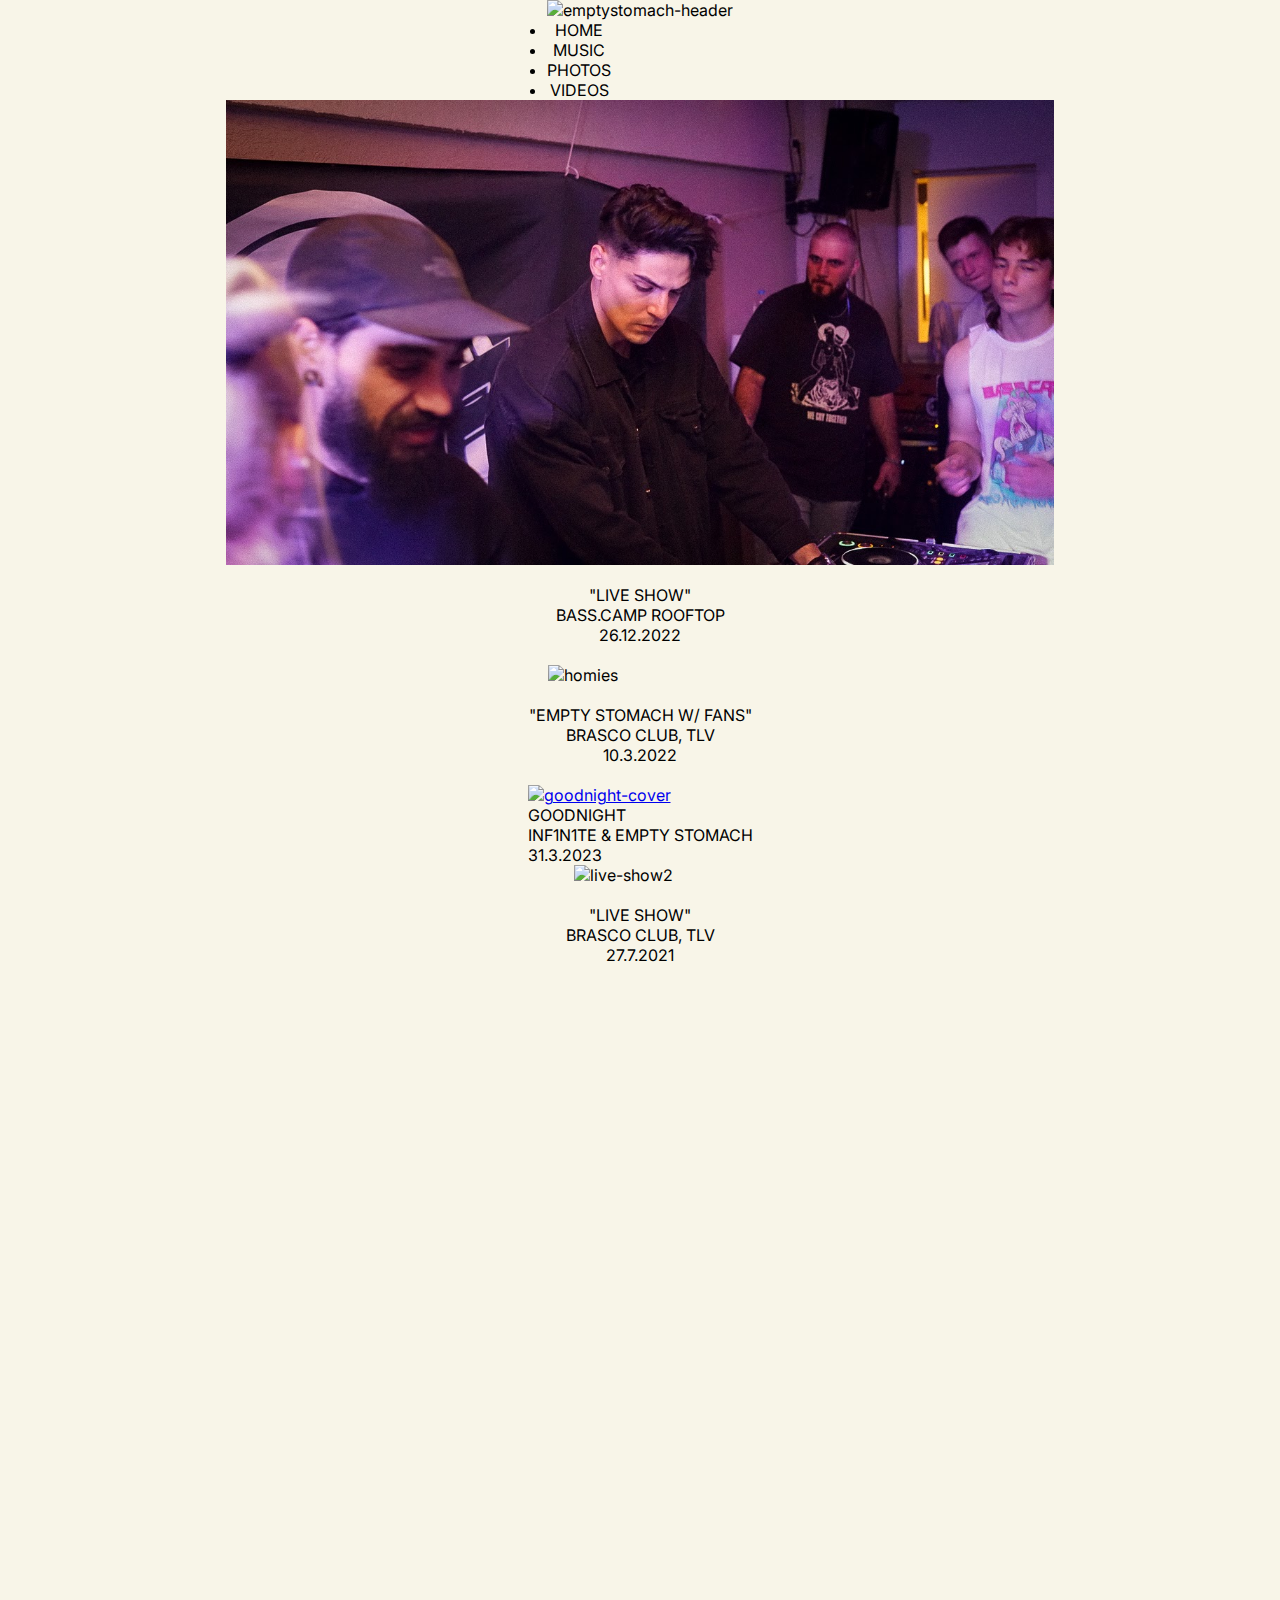
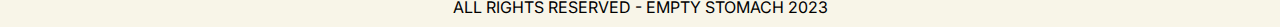
==== index.html @ 7d145b30 "first version" ====
<!DOCTYPE html>
<html lang="en">

<head>
    <meta charset="UTF-8">
    <meta name="viewport" content="width=device-width, initial-scale=1.0">
    <link rel="stylesheet" href="styles.css">
    <script src="index.js"></script>
    <title>Empty Stomach Music</title>
</head>
<header>
    <img class="header-image" src="assets/header.png" alt="emptystomach-header">
    <div class="nav-buttons">
        <ul>
            <li>HOME</li>
            <li>MUSIC</li>
            <li>PHOTOS</li>
            <li>VIDEOS</li>
        </ul>
    </div>
</header>

<body>
    <div class="photo-item">
        <img class="photo" src="assets/pics/live-show1.jpg" alt="live-show1">
        <div class="photo-content">
            <p class="photo-title">"LIVE SHOW"</p>
            <p class="photo-description">BASS.CAMP ROOFTOP</p>
            <p class="photo-date">26.12.2022</p>
        </div>
    </div>
    <div class="photo-item">
        <img class="photo" src="assets/pics/homies.png" alt="homies">
        <div class="photo-content">
            <p class="photo-title">"EMPTY STOMACH W/ FANS"</p>
            <p class="photo-description">BRASCO CLUB, TLV</p>
            <p class="photo-date">10.3.2022</p>
        </div>
    </div>
    <div class="music-item">
        <a href="https://soundcloud.com/inf1n1temusic/goodnight">
            <img class="cover-art" src="assets/music-covers/goodnight.png" alt="goodnight-cover">
        </a>
        <div class="music-content">
            <p class="music-title">GOODNIGHT</p>
            <p class="music-description">INF1N1TE & EMPTY STOMACH</p>
            <p class="music-date">31.3.2023</p>
        </div>
    </div>
    <div class="photo-item">
        <img class="photo" src="assets/pics/live-show2.png" alt="live-show2">
        <div class="photo-content">
            <p class="photo-title">"LIVE SHOW"</p>
            <p class="photo-description">BRASCO CLUB, TLV</p>
            <p class="photo-date">27.7.2021</p>
        </div>
    </div>
    <iframe width="1000" height="562" src="https://www.youtube-nocookie.com/embed/Ir2FnaIYF8A?si=i2XF_fXNMqY-m60k"
        title="YouTube video player" frameborder="0"
        allow="accelerometer; autoplay; clipboard-write; encrypted-media; gyroscope; picture-in-picture; web-share"
        allowfullscreen></iframe>
</body>

<footer>
    <p class="footer-text">ALL RIGHTS RESERVED - EMPTY STOMACH 2023</p>
</footer>

</html>
---- styles.css ----
@import url('https://fonts.googleapis.com/css2?family=Inter:wght@400;700&family=Rubik:wght@300;400;500&display=swap');

* {
    margin: 0;
    padding: 0;
    font-family: 'Inter', sans-serif;
    user-select: none;
}

body {
    background-color: rgba(248, 245, 232, 255);
    display: flex;
    flex-direction: column;
    justify-content: center;
    align-items: center;
}

.header-image {
    width: 100%;
}

.nav-buttons {
    width: 100%;
    list-style: none;
    display: flex;
    flex-direction: row;
    text-align: center;
    margin: auto;
}

.photo-item {
    display: flex;
    flex-direction: column;
    align-items: center;
    justify-content: center;
}

.photo-content {
    padding: 20px;
}

.photo-title {
    display: flex;
    flex-direction: column;
    align-items: center;
    justify-content: center;
}

.photo-description {
    display: flex;
    flex-direction: column;
    align-items: center;
    justify-content: center;
}

.photo-date {
    display: flex;
    flex-direction: column;
    align-items: center;
    justify-content: center;
}

.photo {
    width: 70%;
    height: auto;
}

.cover-art {
    width: 500px;
    height: auto;
}

.footer-text {
    margin: 50px 10px 10px 10px;
    justify-content: center;
}
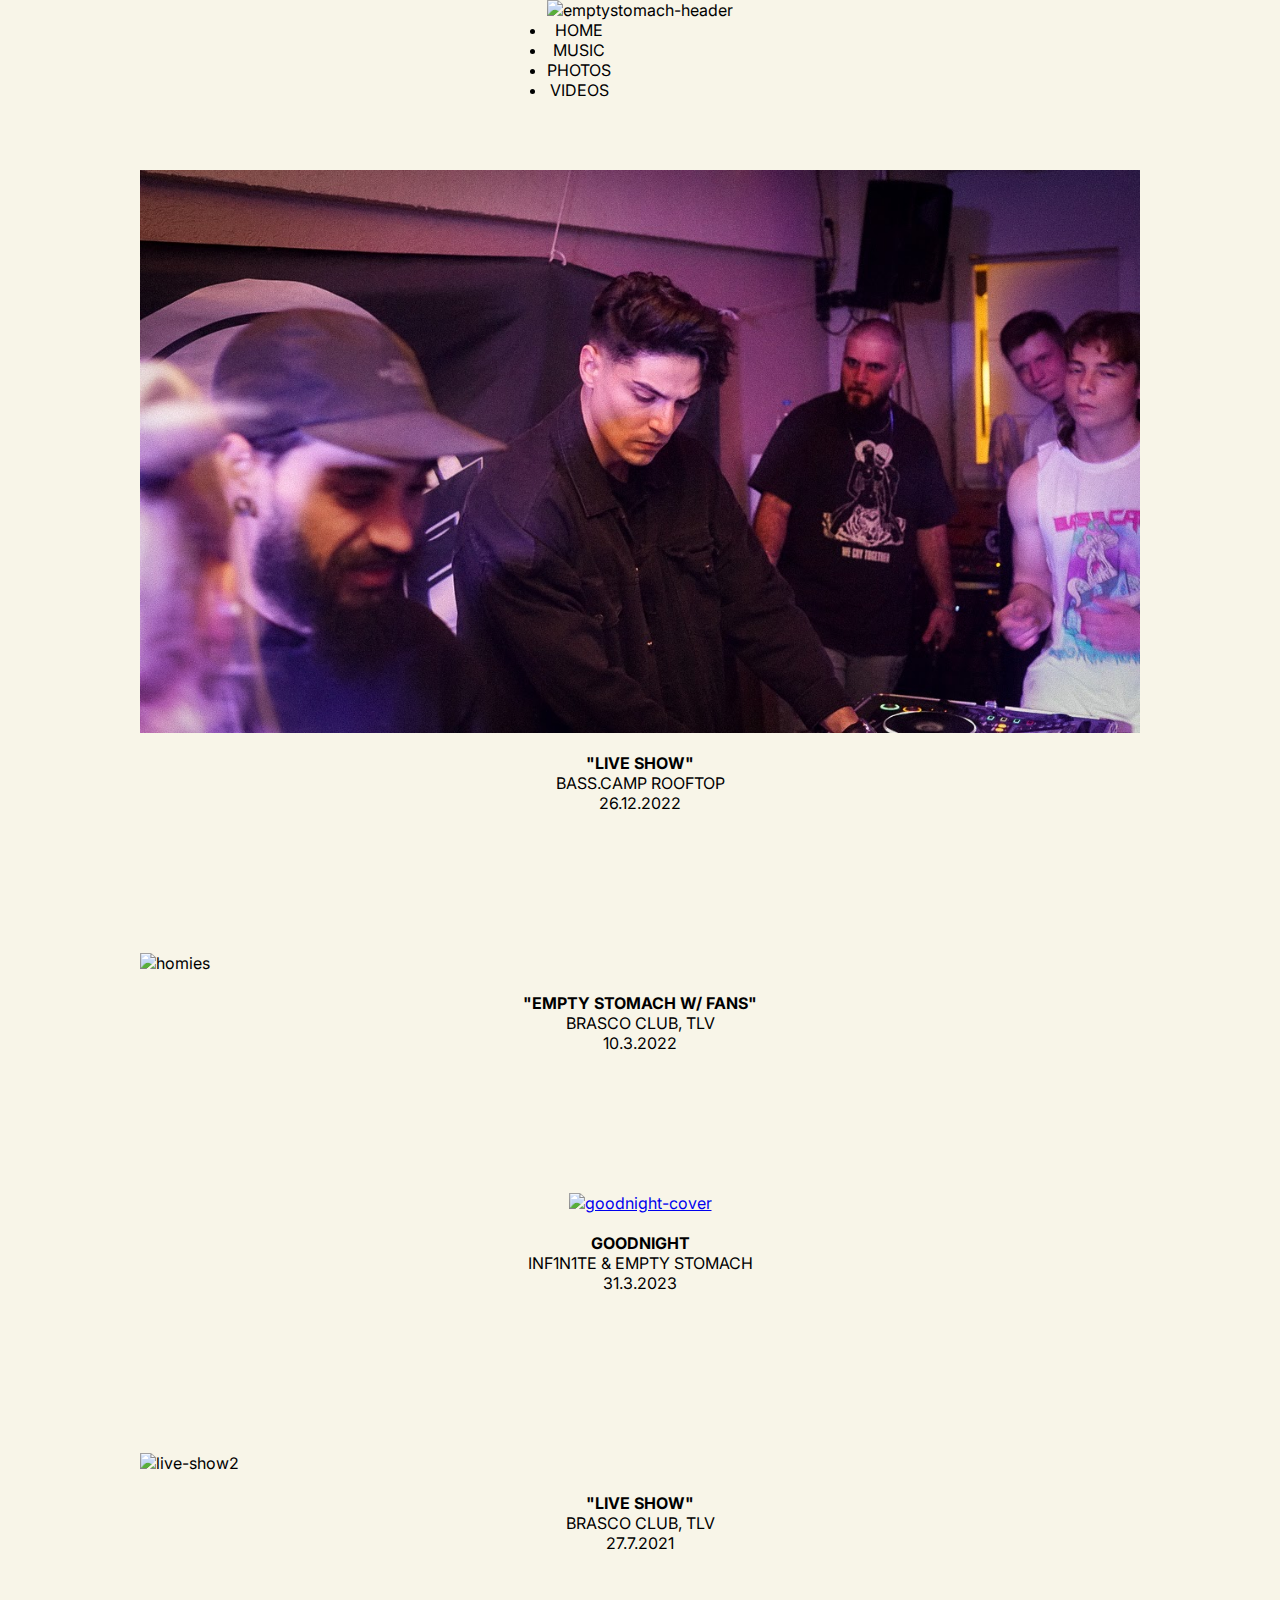
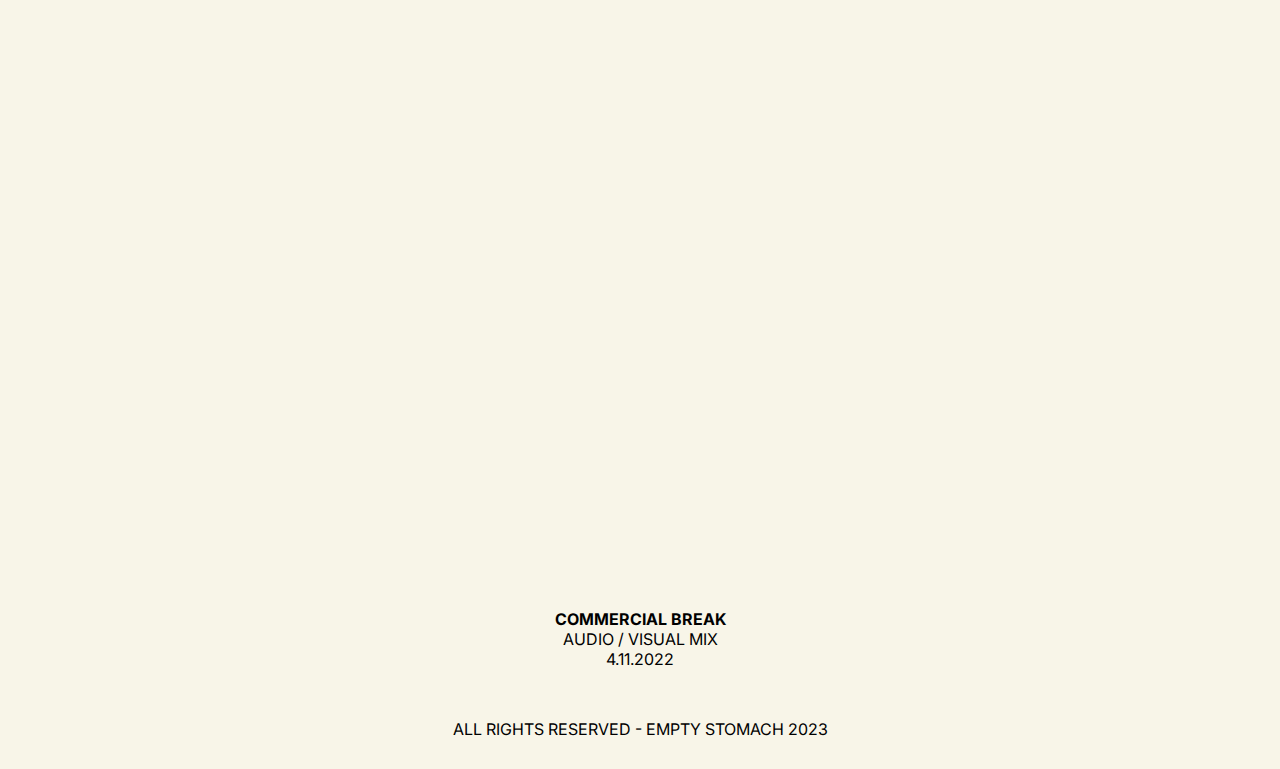
==== commit 999cb186: "progress - 1.9.23" ====
--- a/index.html
+++ b/index.html
@@ -55,10 +55,18 @@
             <p class="photo-date">27.7.2021</p>
         </div>
     </div>
-    <iframe width="1000" height="562" src="https://www.youtube-nocookie.com/embed/Ir2FnaIYF8A?si=i2XF_fXNMqY-m60k"
-        title="YouTube video player" frameborder="0"
-        allow="accelerometer; autoplay; clipboard-write; encrypted-media; gyroscope; picture-in-picture; web-share"
-        allowfullscreen></iframe>
+    <div class="video-item">
+        <iframe width="1000" height="562" src="https://www.youtube-nocookie.com/embed/Ir2FnaIYF8A?si=i2XF_fXNMqY-m60k"
+            title="YouTube video player" frameborder="0"
+            allow="accelerometer; autoplay; clipboard-write; encrypted-media; gyroscope; picture-in-picture; web-share"
+            allowfullscreen></iframe>
+        <div class="photo-content">
+            <p class="photo-title">COMMERCIAL BREAK</p>
+            <p class="photo-description">AUDIO / VISUAL MIX</p>
+            <p class="photo-date">4.11.2022</p>
+        </div>
+    </div>
+
 </body>
 
 <footer>
--- a/styles.css
+++ b/styles.css
@@ -33,13 +33,15 @@
     flex-direction: column;
     align-items: center;
     justify-content: center;
+    padding: 70px;
 }
 
 .photo-content {
-    padding: 20px;
+    padding-top: 20px;
 }
 
 .photo-title {
+    font-weight: bold;
     display: flex;
     flex-direction: column;
     align-items: center;
@@ -61,8 +63,9 @@
 }
 
 .photo {
-    width: 70%;
+    max-width: 70%;
     height: auto;
+    min-width: 1000px;
 }
 
 .cover-art {
@@ -70,7 +73,41 @@
     height: auto;
 }
 
+.music-item {
+    display: flex;
+    flex-direction: column;
+    align-items: center;
+    justify-content: center;
+    padding: 70px;
+}
+
+.music-content {
+    padding: 20px;
+}
+
+.music-title {
+    font-weight: bold;
+    display: flex;
+    flex-direction: column;
+    align-items: center;
+    justify-content: center;
+}
+
+.music-description {
+    display: flex;
+    flex-direction: column;
+    align-items: center;
+    justify-content: center;
+}
+
+.music-date {
+    display: flex;
+    flex-direction: column;
+    align-items: center;
+    justify-content: center;
+}
+
 .footer-text {
-    margin: 50px 10px 10px 10px;
+    margin: 50px 10px 30px 10px;
     justify-content: center;
 }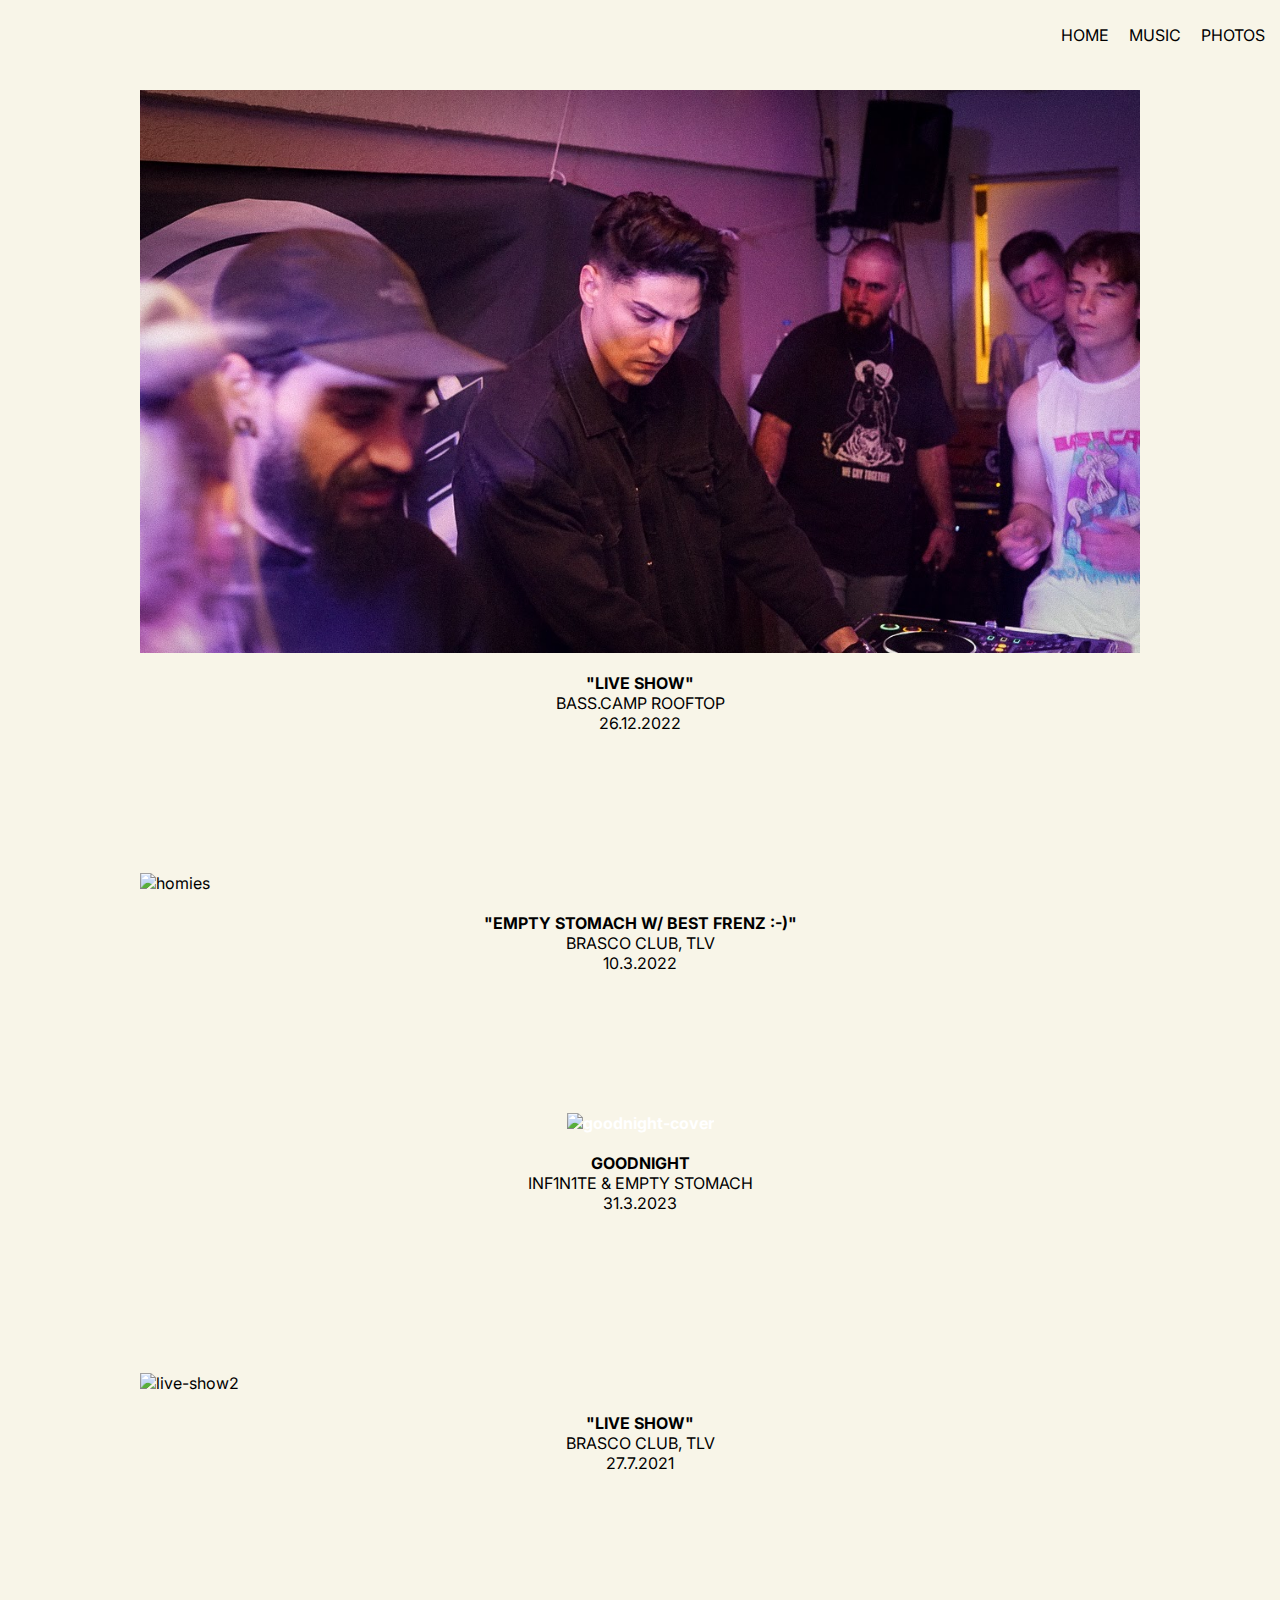
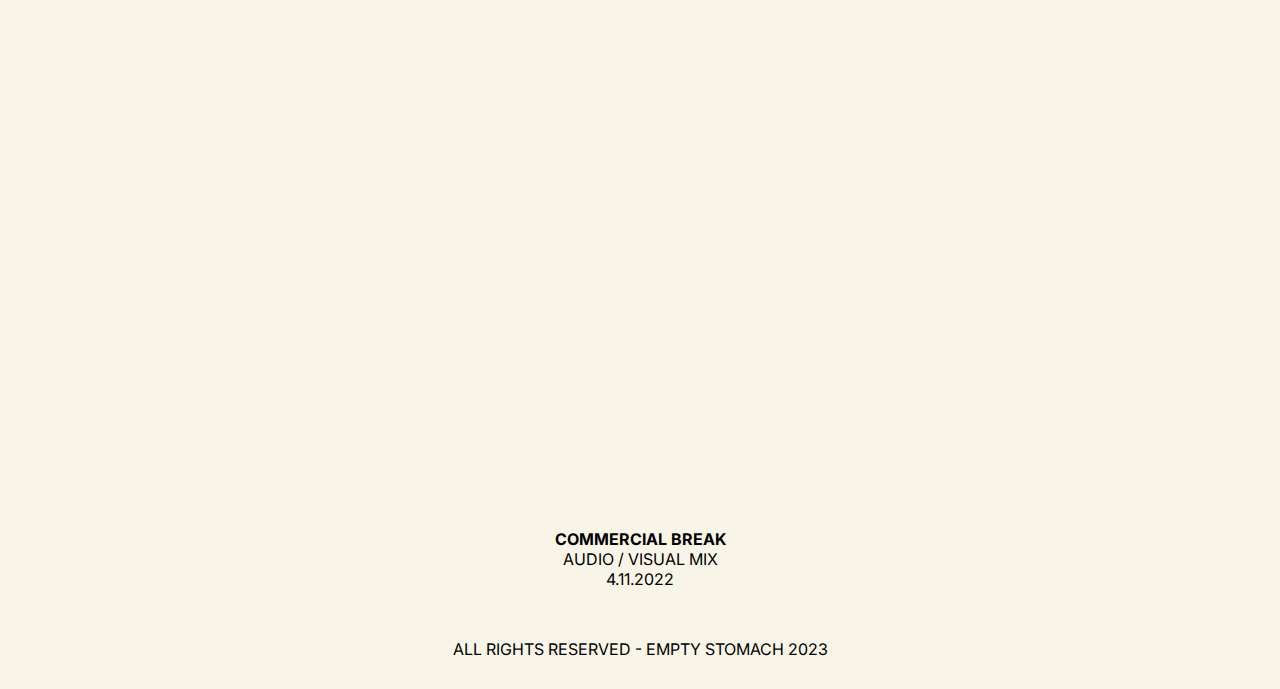
==== commit 2554bc85: "implemented sticky navigation bar" ====
--- a/index.html
+++ b/index.html
@@ -5,22 +5,23 @@
     <meta charset="UTF-8">
     <meta name="viewport" content="width=device-width, initial-scale=1.0">
     <link rel="stylesheet" href="styles.css">
+    <title>Empty Stomach Music</title>
     <script src="index.js"></script>
-    <title>Empty Stomach Music</title>
 </head>
 <header>
     <img class="header-image" src="assets/header.png" alt="emptystomach-header">
-    <div class="nav-buttons">
-        <ul>
+    <nav class="sticky">
+        <ul class="main-buttons">
             <li>HOME</li>
             <li>MUSIC</li>
             <li>PHOTOS</li>
             <li>VIDEOS</li>
         </ul>
-    </div>
+    </nav>
 </header>
 
 <body>
+
     <div class="photo-item">
         <img class="photo" src="assets/pics/live-show1.jpg" alt="live-show1">
         <div class="photo-content">
@@ -32,7 +33,7 @@
     <div class="photo-item">
         <img class="photo" src="assets/pics/homies.png" alt="homies">
         <div class="photo-content">
-            <p class="photo-title">"EMPTY STOMACH W/ FANS"</p>
+            <p class="photo-title">"EMPTY STOMACH W/ BEST FRENZ :-)"</p>
             <p class="photo-description">BRASCO CLUB, TLV</p>
             <p class="photo-date">10.3.2022</p>
         </div>
--- a/styles.css
+++ b/styles.css
@@ -5,6 +5,38 @@
     padding: 0;
     font-family: 'Inter', sans-serif;
     user-select: none;
+}
+
+nav {
+    padding: 25px;
+    width: 100%;
+    top: 0;
+    background-color: rgba(248, 245, 232, 255);
+}
+
+ul {
+    list-style-type: none;
+    margin: 0;
+    padding: 0;
+    text-align: center;
+}
+
+li {
+    display: inline;
+    margin-right: 20px;
+}
+
+a {
+    text-decoration: none;
+    color: #fff;
+    font-weight: bold;
+}
+
+.sticky {
+    position: fixed;
+    top: 0;
+    width: 100%;
+    z-index: 100;
 }
 
 body {
@@ -19,13 +51,11 @@
     width: 100%;
 }
 
-.nav-buttons {
-    width: 100%;
-    list-style: none;
+.main-buttons {
     display: flex;
     flex-direction: row;
-    text-align: center;
-    margin: auto;
+    justify-content: center;
+    align-items: center;
 }
 
 .photo-item {
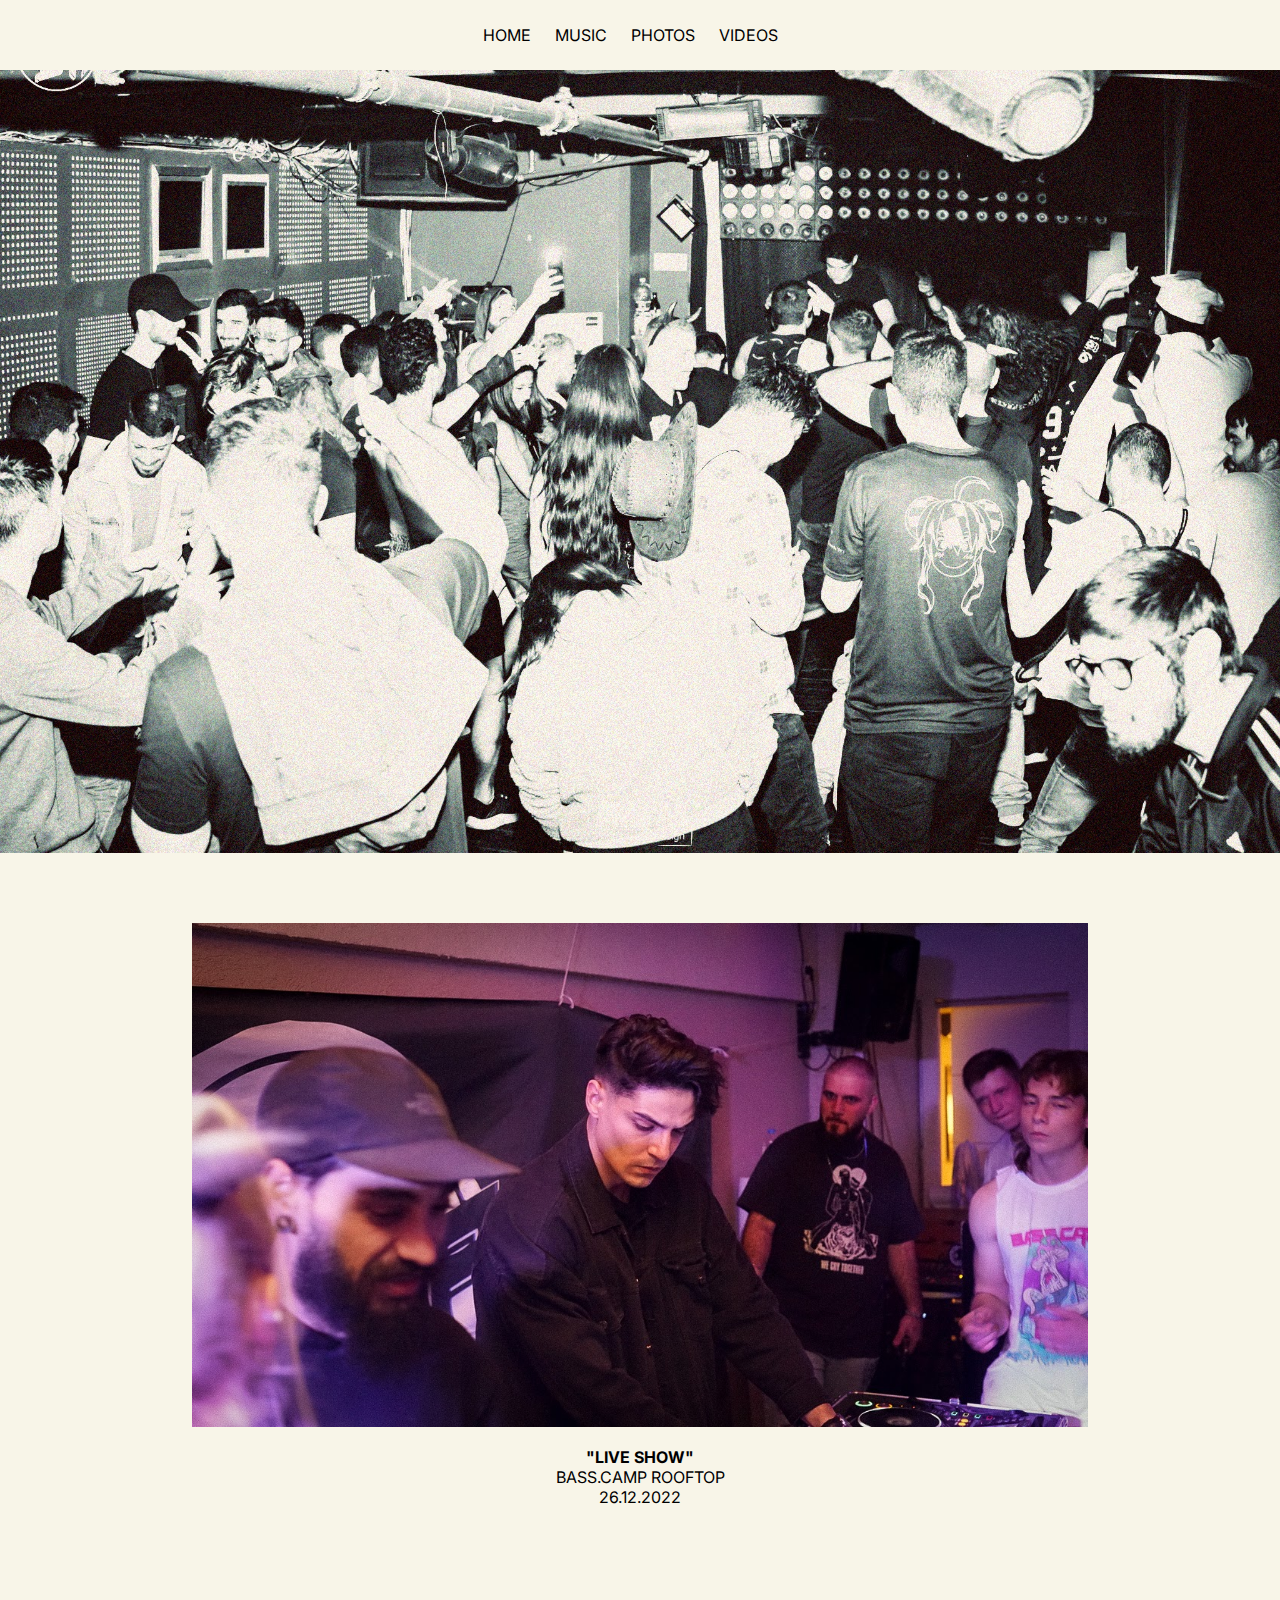
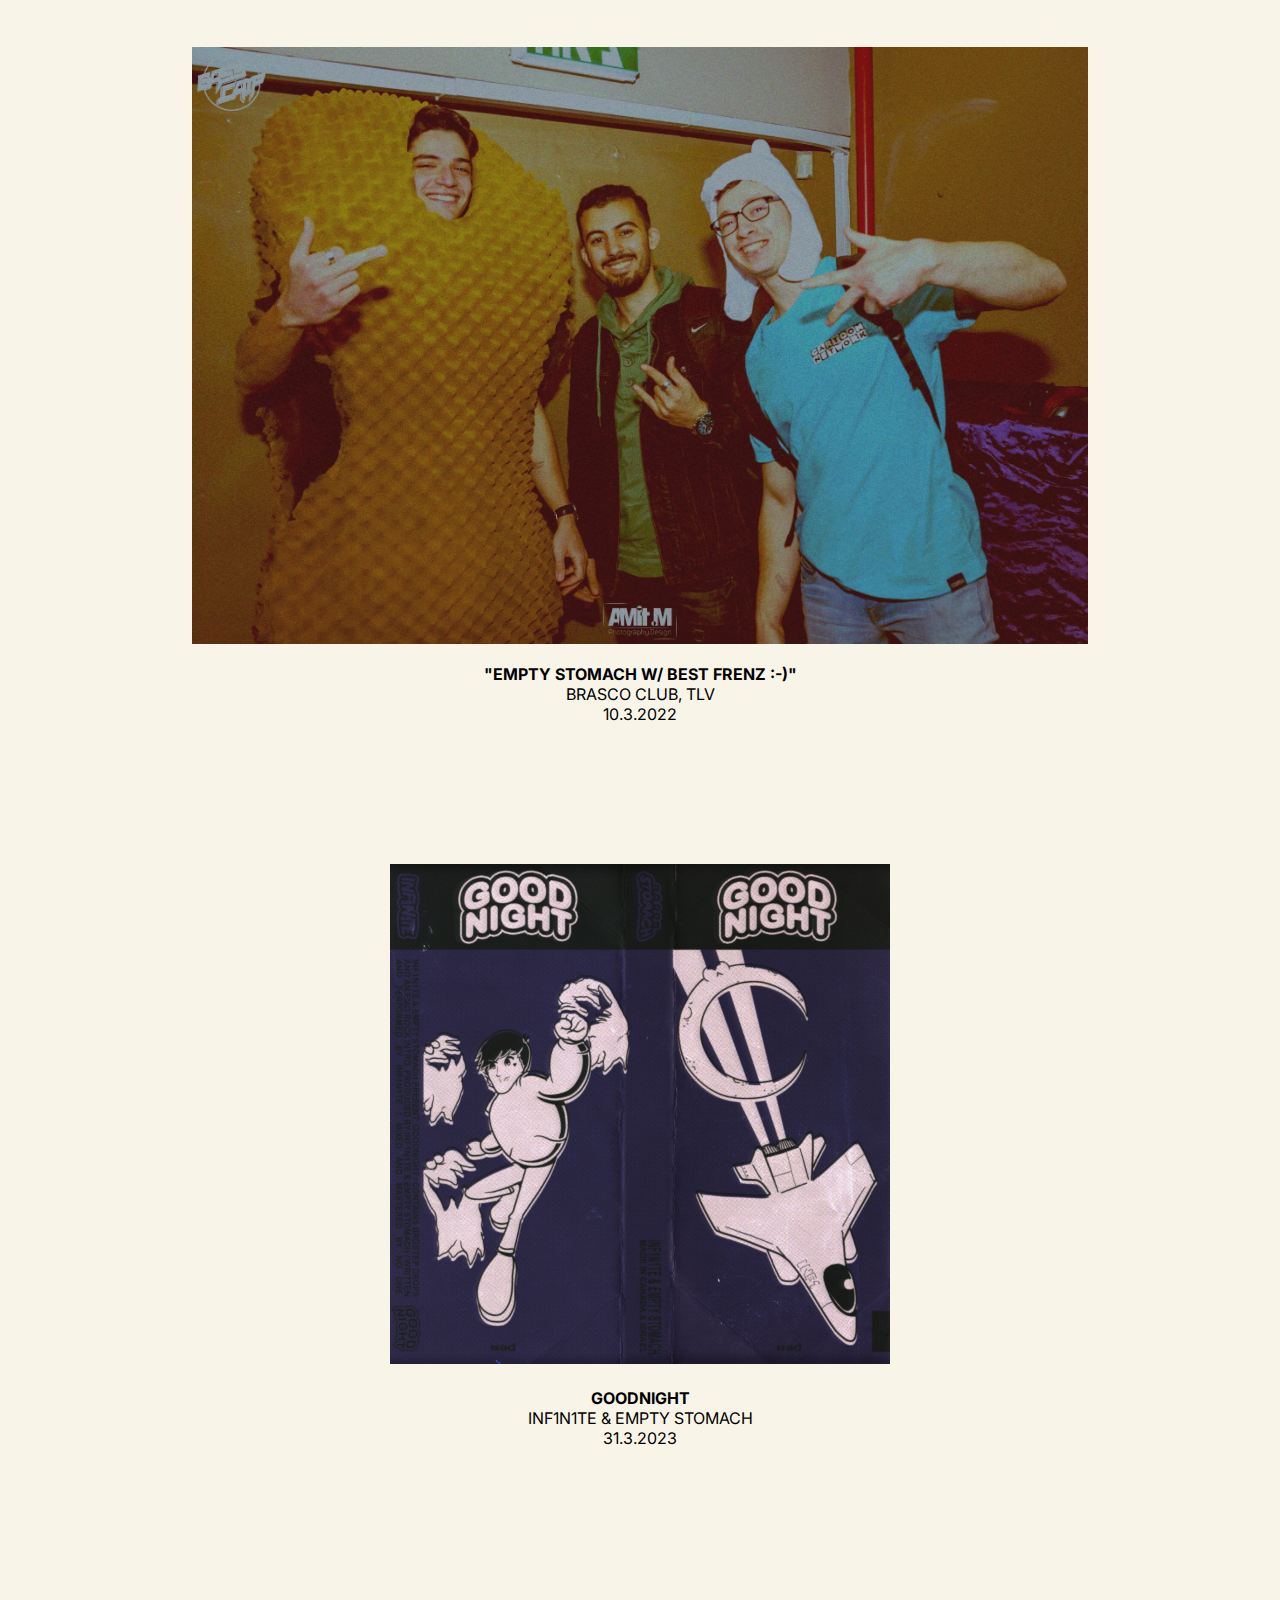
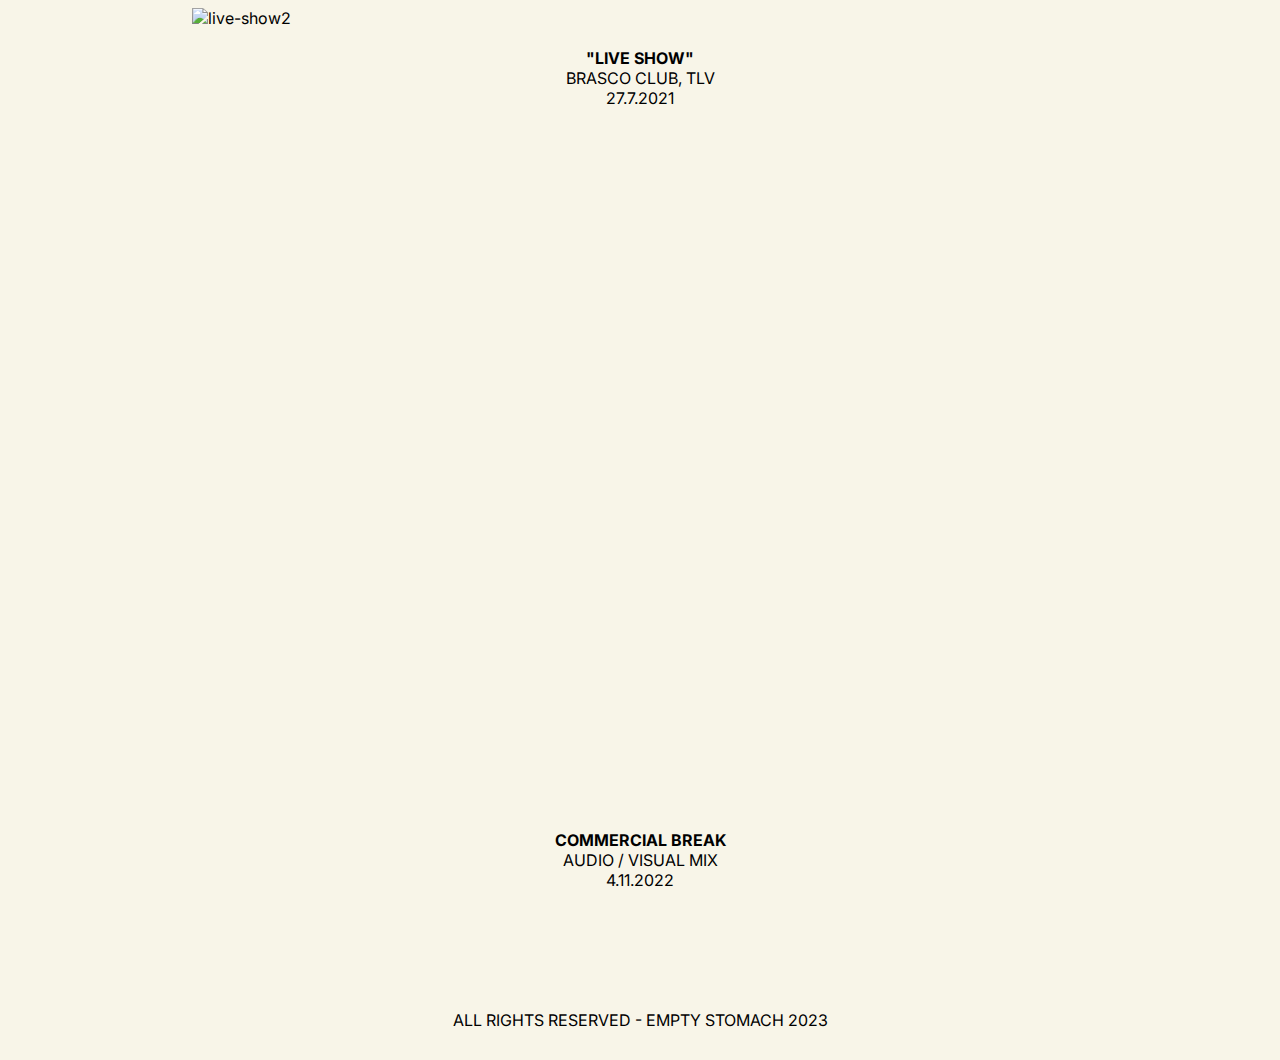
==== commit 45302bf7: "site rework, multiple pages added" ====
--- a/index.html
+++ b/index.html
@@ -5,25 +5,30 @@
     <meta charset="UTF-8">
     <meta name="viewport" content="width=device-width, initial-scale=1.0">
     <link rel="stylesheet" href="styles.css">
-    <title>Empty Stomach Music</title>
-    <script src="index.js"></script>
+    <title>Empty Stomach</title>
+    <!-- <script src="index.js"></script> -->
 </head>
-<header>
-    <img class="header-image" src="assets/header.png" alt="emptystomach-header">
+
+<body>
+    <img class="header-image" src="assets/header.jpg" alt="emptystomach-header">
     <nav class="sticky">
         <ul class="main-buttons">
-            <li>HOME</li>
-            <li>MUSIC</li>
-            <li>PHOTOS</li>
-            <li>VIDEOS</li>
+            <a href="index.html">
+                <li>HOME</li>
+            </a>
+            <a href="pages/music.html">
+                <li>MUSIC</li>
+            </a>
+            <a href="pages/photos.html">
+                <li>PHOTOS</li>
+            </a>
+            <a href="pages/videos.html">
+                <li>VIDEOS</li>
+            </a>
         </ul>
     </nav>
-</header>
-
-<body>
-
     <div class="photo-item">
-        <img class="photo" src="assets/pics/live-show1.jpg" alt="live-show1">
+        <img class="photo" src="assets/pics/live-show1.jpg" draggable="false" alt="live-show1">
         <div class="photo-content">
             <p class="photo-title">"LIVE SHOW"</p>
             <p class="photo-description">BASS.CAMP ROOFTOP</p>
@@ -31,7 +36,7 @@
         </div>
     </div>
     <div class="photo-item">
-        <img class="photo" src="assets/pics/homies.png" alt="homies">
+        <img class="photo" src="assets/pics/homies.jpg" draggable="false" alt="homies">
         <div class="photo-content">
             <p class="photo-title">"EMPTY STOMACH W/ BEST FRENZ :-)"</p>
             <p class="photo-description">BRASCO CLUB, TLV</p>
@@ -40,7 +45,7 @@
     </div>
     <div class="music-item">
         <a href="https://soundcloud.com/inf1n1temusic/goodnight">
-            <img class="cover-art" src="assets/music-covers/goodnight.png" alt="goodnight-cover">
+            <img class="cover-art" src="assets/music-covers/goodnight.jpg" draggable="false" alt="goodnight-cover">
         </a>
         <div class="music-content">
             <p class="music-title">GOODNIGHT</p>
@@ -49,7 +54,7 @@
         </div>
     </div>
     <div class="photo-item">
-        <img class="photo" src="assets/pics/live-show2.png" alt="live-show2">
+        <img class="photo" src="assets/pics/live-show2.jpg" draggable="false" alt="live-show2">
         <div class="photo-content">
             <p class="photo-title">"LIVE SHOW"</p>
             <p class="photo-description">BRASCO CLUB, TLV</p>
--- a/styles.css
+++ b/styles.css
@@ -7,18 +7,22 @@
     user-select: none;
 }
 
+img {
+    user-select: none;
+}
+
 nav {
     padding: 25px;
-    width: 100%;
     top: 0;
     background-color: rgba(248, 245, 232, 255);
+    display: flex;
+    justify-content: center;
 }
 
 ul {
     list-style-type: none;
     margin: 0;
     padding: 0;
-    text-align: center;
 }
 
 li {
@@ -28,8 +32,16 @@
 
 a {
     text-decoration: none;
-    color: #fff;
+    color: black;
+}
+
+a:hover {
+    color: dimgray;
+}
+
+a:active {
     font-weight: bold;
+    color: black;
 }
 
 .sticky {
@@ -51,11 +63,13 @@
     width: 100%;
 }
 
-.main-buttons {
-    display: flex;
-    flex-direction: row;
-    justify-content: center;
-    align-items: center;
+.video-item {
+    display: flex;
+    flex-direction: column;
+    align-items: center;
+    justify-content: center;
+    padding: 70px;
+    width: 70%;
 }
 
 .photo-item {
@@ -64,10 +78,12 @@
     align-items: center;
     justify-content: center;
     padding: 70px;
+    width: 70%;
 }
 
 .photo-content {
     padding-top: 20px;
+
 }
 
 .photo-title {
@@ -93,9 +109,9 @@
 }
 
 .photo {
-    max-width: 70%;
+    max-width: 100%;
+    width: 100%;
     height: auto;
-    min-width: 1000px;
 }
 
 .cover-art {
@@ -103,6 +119,10 @@
     height: auto;
 }
 
+.cover-art:hover {
+    filter: saturate(150%);
+}
+
 .music-item {
     display: flex;
     flex-direction: column;
@@ -137,7 +157,52 @@
     justify-content: center;
 }
 
+.music-grid {
+    padding-top: 50px;
+    width: 80%;
+    display: flex;
+    align-items: center;
+    flex-wrap: wrap;
+    justify-content: space-between;
+    align-content: space-between;
+}
+
+.music-grid-item {
+    width: calc(33.33% - 20px);
+    margin-bottom: 20px;
+    box-sizing: border-box;
+}
+
+.music-grid-item img {
+    max-width: 100%;
+    height: auto;
+}
+
 .footer-text {
     margin: 50px 10px 30px 10px;
     justify-content: center;
+}
+
+@media screen and (max-width: 767px) {
+    .music-grid {
+        width: 100%;
+        justify-content: flex-start;
+        align-content: flex-start;
+    }
+
+    .music-grid-item {
+        width: 100%;
+        margin-bottom: 20px;
+    }
+
+    .video-item,
+    .music-item {
+        width: 70%;
+        padding: 20px;
+    }
+
+    iframe {
+        width: 100%;
+        height: auto;
+    }
 }